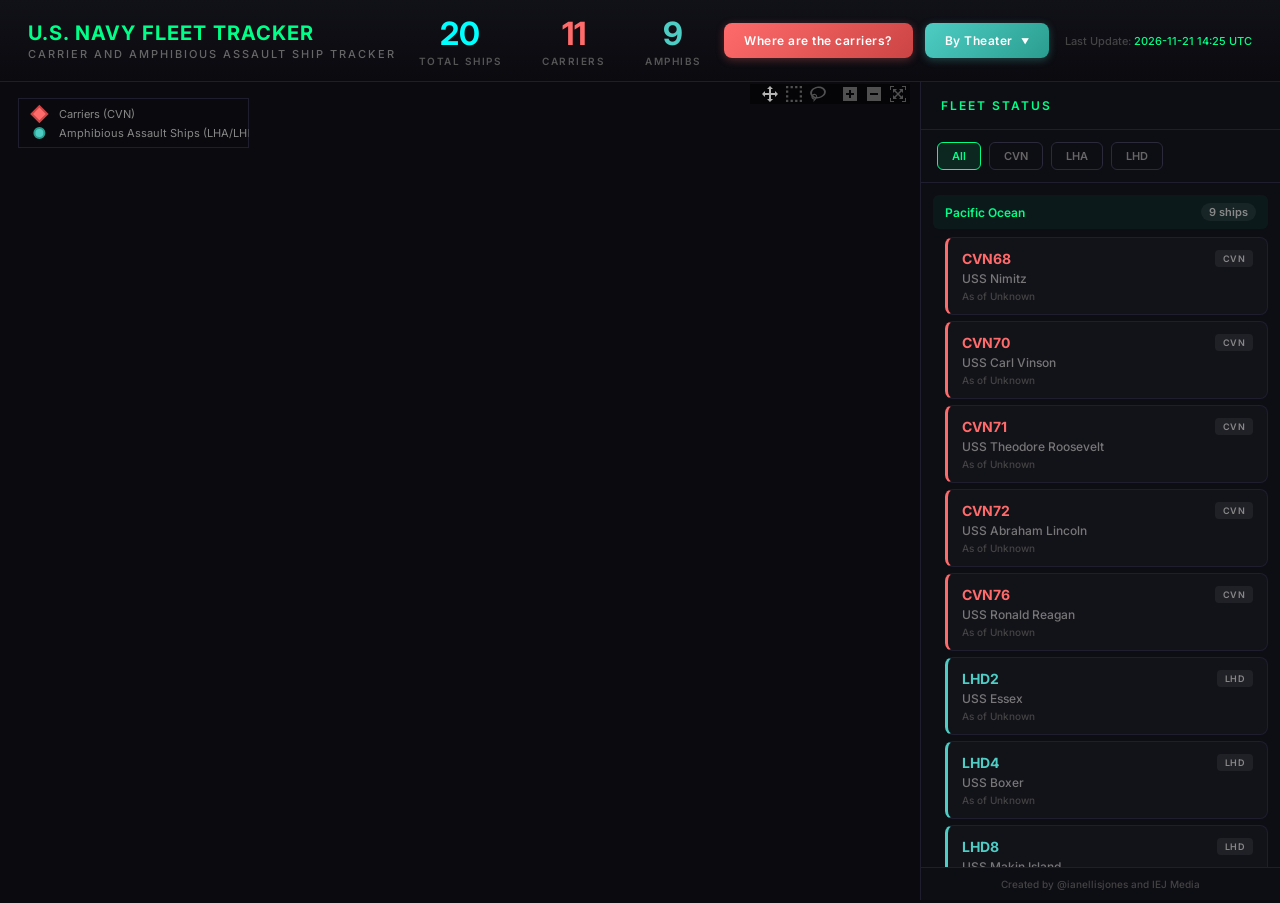
==== index.html @ 70986d6c "Auto-update fleet tracker 2026-11-21 14:25 UTC" ====
<!DOCTYPE html>
<html lang="en">
<head>
    <meta charset="UTF-8">
    <meta name="viewport" content="width=device-width, initial-scale=1.0">
    <title>U.S. NAVY FLEET TRACKER</title>
    <script src="https://cdn.plot.ly/plotly-2.27.0.min.js"></script>
    <link href="https://fonts.googleapis.com/css2?family=Inter:wght@400;500;600;700&display=swap" rel="stylesheet">
    <style>
        * { margin: 0; padding: 0; box-sizing: border-box; }
        body { background: #0a0a0f; color: #e0e0e0; font-family: 'Inter', -apple-system, BlinkMacSystemFont, 'Segoe UI', Roboto, sans-serif; overflow: hidden; height: 100vh; }
        .container { display: grid; grid-template-columns: 1fr 360px; grid-template-rows: auto 1fr; height: 100vh; gap: 0; }
        .header { grid-column: 1 / -1; background: linear-gradient(180deg, #111118 0%, #0a0a0f 100%); border-bottom: 1px solid #1e1e2e; padding: 14px 28px; display: flex; justify-content: space-between; align-items: center; }
        .header-left { display: flex; align-items: center; gap: 20px; }
        .logo { font-size: 20px; font-weight: 700; color: #00ff88; letter-spacing: 1px; }
        .logo-sub { font-size: 11px; font-weight: 500; color: #666; letter-spacing: 2px; margin-top: 2px; text-transform: uppercase; }
        .status-bar { display: flex; gap: 40px; }
        .stat { text-align: center; }
        .stat-value { font-size: 32px; font-weight: 700; color: #00ffff; }
        .stat-value.cvn { color: #ff6b6b; }
        .stat-value.amphib { color: #4ecdc4; }
        .stat-label { font-size: 10px; font-weight: 600; color: #555; letter-spacing: 1.5px; text-transform: uppercase; margin-top: 2px; }
        .timestamp { font-size: 11px; color: #444; font-weight: 500; }
        .timestamp span { color: #00ff88; }
        .globe-container { background: #0a0a0f; position: relative; }
        #globe { width: 100%; height: 100%; }
        .side-panel { background: #0d0d14; border-left: 1px solid #1e1e2e; display: flex; flex-direction: column; overflow: hidden; }
        .panel-header { padding: 16px 20px; border-bottom: 1px solid #1e1e2e; }
        .panel-title { font-size: 12px; font-weight: 600; color: #00ff88; letter-spacing: 2px; text-transform: uppercase; }
        .ship-list { flex: 1; overflow-y: auto; padding: 12px; }
        .ship-list::-webkit-scrollbar { width: 5px; }
        .ship-list::-webkit-scrollbar-track { background: #0a0a0f; }
        .ship-list::-webkit-scrollbar-thumb { background: #333; border-radius: 3px; }
        .ship-list::-webkit-scrollbar-thumb:hover { background: #00ff88; }
        .location-group { margin-bottom: 16px; }
        .location-header { display: flex; align-items: center; gap: 8px; padding: 8px 12px; background: rgba(0, 255, 136, 0.05); border-radius: 6px; margin-bottom: 8px; cursor: pointer; transition: background 0.2s; }
        .location-header:hover { background: rgba(0, 255, 136, 0.1); }
        .location-name { flex: 1; font-size: 12px; font-weight: 600; color: #00ff88; }
        .location-count { font-size: 11px; font-weight: 600; color: #888; background: rgba(255,255,255,0.05); padding: 2px 8px; border-radius: 10px; }
        .ship-card { background: rgba(255, 255, 255, 0.02); border: 1px solid #1e1e2e; border-radius: 8px; margin-bottom: 6px; margin-left: 12px; padding: 12px 14px; cursor: pointer; transition: all 0.15s ease; }
        .ship-card:hover { border-color: #333; background: rgba(255, 255, 255, 0.04); }
        .ship-card.active { border-color: #00ffff; background: rgba(0, 255, 255, 0.08); }
        .ship-card.cvn { border-left: 3px solid #ff6b6b; }
        .ship-card.amphib { border-left: 3px solid #4ecdc4; }
        .ship-header { display: flex; justify-content: space-between; align-items: center; margin-bottom: 4px; }
        .ship-hull { font-size: 14px; font-weight: 700; color: #fff; }
        .ship-hull.cvn { color: #ff6b6b; }
        .ship-hull.amphib { color: #4ecdc4; }
        .ship-type { font-size: 9px; font-weight: 600; padding: 3px 8px; border-radius: 4px; background: rgba(255, 255, 255, 0.06); color: #888; letter-spacing: 0.5px; }
        .ship-name { font-size: 12px; color: #777; font-weight: 500; }
        .ship-date { font-size: 10px; color: #444; margin-top: 4px; font-weight: 500; }
        .detail-panel { background: #111118; border-top: 1px solid #1e1e2e; padding: 16px; max-height: 280px; overflow-y: auto; }
        .detail-panel.hidden { display: none; }
        .detail-header { display: flex; justify-content: space-between; align-items: center; margin-bottom: 14px; }
        .detail-title { font-size: 15px; font-weight: 700; color: #00ffff; }
        .detail-close { cursor: pointer; color: #555; font-size: 18px; width: 24px; height: 24px; display: flex; align-items: center; justify-content: center; border-radius: 4px; transition: all 0.15s; }
        .detail-close:hover { color: #ff6b6b; background: rgba(255, 107, 107, 0.1); }
        .detail-row { display: flex; margin-bottom: 8px; }
        .detail-label { width: 70px; font-size: 10px; font-weight: 600; color: #444; text-transform: uppercase; letter-spacing: 0.5px; }
        .detail-value { flex: 1; font-size: 13px; color: #aaa; font-weight: 500; }
        .detail-status { font-size: 12px; color: #00ff88; line-height: 1.6; padding: 12px; background: rgba(0, 0, 0, 0.3); border-radius: 6px; margin-top: 12px; font-weight: 500; }
        .filter-bar { padding: 12px 16px; border-bottom: 1px solid #1e1e2e; display: flex; gap: 8px; }
        .filter-btn { font-family: 'Inter', sans-serif; font-size: 11px; font-weight: 600; padding: 6px 14px; background: transparent; border: 1px solid #2a2a3a; color: #666; cursor: pointer; border-radius: 6px; transition: all 0.15s; }
        .filter-btn:hover { border-color: #444; color: #999; }
        .filter-btn.active { background: rgba(0, 255, 136, 0.1); border-color: #00ff88; color: #00ff88; }
        .attribution { padding: 10px 16px; border-top: 1px solid #1e1e2e; font-size: 10px; color: #444; text-align: center; font-weight: 500; }
        .btn-group { display: flex; gap: 12px; align-items: center; }
        .carrier-btn { font-family: 'Inter', sans-serif; font-size: 12px; font-weight: 600; padding: 10px 20px; background: linear-gradient(135deg, #ff6b6b 0%, #cc4444 100%); border: none; color: #fff; cursor: pointer; border-radius: 8px; transition: all 0.2s; box-shadow: 0 2px 8px rgba(255, 107, 107, 0.3); letter-spacing: 0.5px; }
        .carrier-btn:hover { transform: translateY(-2px); box-shadow: 0 4px 16px rgba(255, 107, 107, 0.4); }
        .carrier-btn:active { transform: translateY(0); }
        .cocom-dropdown { position: relative; }
        .cocom-btn { font-family: 'Inter', sans-serif; font-size: 12px; font-weight: 600; padding: 10px 20px; background: linear-gradient(135deg, #4ecdc4 0%, #2a9d8f 100%); border: none; color: #fff; cursor: pointer; border-radius: 8px; transition: all 0.2s; box-shadow: 0 2px 8px rgba(78, 205, 196, 0.3); letter-spacing: 0.5px; display: flex; align-items: center; gap: 8px; }
        .cocom-btn:hover { transform: translateY(-2px); box-shadow: 0 4px 16px rgba(78, 205, 196, 0.4); }
        .cocom-btn::after { content: '▼'; font-size: 8px; }
        .cocom-menu { position: absolute; top: 100%; left: 0; margin-top: 8px; background: #111118; border: 1px solid #2a2a3a; border-radius: 10px; min-width: 180px; overflow: hidden; opacity: 0; visibility: hidden; transform: translateY(-10px); transition: all 0.2s; z-index: 100; box-shadow: 0 10px 40px rgba(0,0,0,0.5); }
        .cocom-dropdown.open .cocom-menu { opacity: 1; visibility: visible; transform: translateY(0); }
        .cocom-item { padding: 12px 16px; cursor: pointer; font-size: 12px; font-weight: 500; color: #888; transition: all 0.15s; border-bottom: 1px solid #1e1e2e; }
        .cocom-item:last-child { border-bottom: none; }
        .cocom-item:hover { background: rgba(78, 205, 196, 0.1); color: #4ecdc4; }
        .cocom-panel { position: absolute; bottom: 20px; left: 20px; background: rgba(17, 17, 24, 0.95); border: 1px solid #2a2a3a; border-radius: 12px; width: 320px; max-height: 300px; overflow: hidden; opacity: 0; visibility: hidden; transform: translateY(20px); transition: all 0.3s; z-index: 50; box-shadow: 0 10px 40px rgba(0,0,0,0.5); }
        .cocom-panel.visible { opacity: 1; visibility: visible; transform: translateY(0); }
        .cocom-panel-header { padding: 14px 16px; border-bottom: 1px solid #1e1e2e; display: flex; justify-content: space-between; align-items: center; background: linear-gradient(180deg, rgba(78, 205, 196, 0.1) 0%, transparent 100%); }
        .cocom-panel-title { font-size: 13px; font-weight: 700; color: #4ecdc4; }
        .cocom-panel-close { cursor: pointer; color: #555; font-size: 18px; width: 24px; height: 24px; display: flex; align-items: center; justify-content: center; border-radius: 4px; }
        .cocom-panel-close:hover { color: #ff6b6b; background: rgba(255,107,107,0.1); }
        .cocom-panel-body { padding: 12px; max-height: 240px; overflow-y: auto; }
        .cocom-ship { display: flex; align-items: center; gap: 10px; padding: 8px 10px; border-radius: 6px; cursor: pointer; transition: background 0.15s; }
        .cocom-ship:hover { background: rgba(255,255,255,0.05); }
        .cocom-ship-icon { width: 8px; height: 8px; border-radius: 2px; }
        .cocom-ship-icon.cvn { background: #ff6b6b; }
        .cocom-ship-icon.amphib { background: #4ecdc4; }
        .cocom-ship-hull { font-size: 12px; font-weight: 600; color: #fff; width: 55px; }
        .cocom-ship-name { font-size: 11px; color: #666; flex: 1; white-space: nowrap; overflow: hidden; text-overflow: ellipsis; }
        .cocom-ship-loc { font-size: 10px; color: #4ecdc4; }
        .location-callout { position: absolute; background: rgba(17, 17, 24, 0.95); border: 1px solid #2a2a3a; border-radius: 10px; padding: 12px; min-width: 200px; max-width: 280px; z-index: 60; box-shadow: 0 8px 32px rgba(0,0,0,0.4); pointer-events: auto; }
        .location-callout-header { font-size: 11px; font-weight: 600; color: #00ff88; margin-bottom: 10px; padding-bottom: 8px; border-bottom: 1px solid #1e1e2e; }
        .location-callout-ship { display: flex; align-items: center; gap: 8px; padding: 6px 0; }
        .location-callout-icon { width: 10px; height: 10px; border-radius: 2px; flex-shrink: 0; }
        .location-callout-icon.cvn { background: #ff6b6b; }
        .location-callout-icon.amphib { background: #4ecdc4; }
        .location-callout-hull { font-size: 12px; font-weight: 600; color: #fff; }
        .location-callout-hull.cvn { color: #ff6b6b; }
        .location-callout-hull.amphib { color: #4ecdc4; }
        .location-callout-name { font-size: 11px; color: #777; margin-left: auto; }
        .modal-overlay { position: fixed; top: 0; left: 0; right: 0; bottom: 0; background: rgba(0, 0, 0, 0.85); display: flex; align-items: center; justify-content: center; z-index: 1000; opacity: 0; visibility: hidden; transition: all 0.3s ease; }
        .modal-overlay.visible { opacity: 1; visibility: visible; }
        .modal { background: #111118; border: 1px solid #2a2a3a; border-radius: 16px; width: 90%; max-width: 700px; max-height: 85vh; overflow: hidden; transform: scale(0.9); transition: transform 0.3s ease; box-shadow: 0 20px 60px rgba(0, 0, 0, 0.5); }
        .modal-overlay.visible .modal { transform: scale(1); }
        .modal-header { padding: 20px 24px; border-bottom: 1px solid #1e1e2e; display: flex; justify-content: space-between; align-items: center; background: linear-gradient(180deg, #1a1a22 0%, #111118 100%); }
        .modal-title { font-size: 18px; font-weight: 700; color: #ff6b6b; letter-spacing: 1px; }
        .modal-subtitle { font-size: 11px; color: #666; margin-top: 4px; font-weight: 500; }
        .modal-close { cursor: pointer; color: #555; font-size: 24px; width: 36px; height: 36px; display: flex; align-items: center; justify-content: center; border-radius: 8px; transition: all 0.15s; }
        .modal-close:hover { color: #ff6b6b; background: rgba(255, 107, 107, 0.1); }
        .modal-body { padding: 16px 24px 24px; overflow-y: auto; max-height: calc(85vh - 100px); }
        .carrier-grid { display: grid; grid-template-columns: repeat(auto-fill, minmax(200px, 1fr)); gap: 12px; }
        .carrier-item { background: rgba(255, 107, 107, 0.05); border: 1px solid rgba(255, 107, 107, 0.2); border-radius: 10px; padding: 14px 16px; cursor: pointer; transition: all 0.15s; }
        .carrier-item:hover { background: rgba(255, 107, 107, 0.1); border-color: rgba(255, 107, 107, 0.4); transform: translateY(-2px); }
        .carrier-hull { font-size: 16px; font-weight: 700; color: #ff6b6b; margin-bottom: 4px; }
        .carrier-name { font-size: 12px; color: #888; font-weight: 500; margin-bottom: 8px; }
        .carrier-location { font-size: 11px; color: #00ff88; font-weight: 600; padding: 4px 10px; background: rgba(0, 255, 136, 0.1); border-radius: 4px; display: inline-block; }
    </style>
</head>
<body>
    <div class="container">
        <header class="header">
            <div class="header-left">
                <div>
                    <div class="logo">U.S. NAVY FLEET TRACKER</div>
                    <div class="logo-sub">Carrier And Amphibious Assault Ship Tracker</div>
                </div>
            </div>
            <div class="status-bar">
                <div class="stat">
                    <div class="stat-value">20</div>
                    <div class="stat-label">Total Ships</div>
                </div>
                <div class="stat">
                    <div class="stat-value cvn">11</div>
                    <div class="stat-label">Carriers</div>
                </div>
                <div class="stat">
                    <div class="stat-value amphib">9</div>
                    <div class="stat-label">Amphibs</div>
                </div>
            </div>
            <div style="display: flex; align-items: center; gap: 16px;">
                <div class="btn-group">
                    <button class="carrier-btn" onclick="showCarrierModal()">Where are the carriers?</button>
                    <div class="cocom-dropdown" id="cocomDropdown">
                        <button class="cocom-btn" onclick="toggleCocomMenu()">By Theater</button>
                        <div class="cocom-menu">
                            <div class="cocom-item" onclick="selectCocom('INDOPACOM')">INDOPACOM</div>
                            <div class="cocom-item" onclick="selectCocom('CENTCOM')">CENTCOM</div>
                            <div class="cocom-item" onclick="selectCocom('EUCOM')">EUCOM</div>
                            <div class="cocom-item" onclick="selectCocom('SOUTHCOM')">SOUTHCOM</div>
                            <div class="cocom-item" onclick="selectCocom('CONUS')">CONUS</div>
                        </div>
                    </div>
                </div>
                <div class="timestamp">
                    Last Update: <span>2026-11-21 14:25 UTC</span>
                </div>
            </div>
        </header>
        <div class="globe-container">
            <div id="globe"></div>
            <div class="cocom-panel" id="cocomPanel">
                <div class="cocom-panel-header">
                    <div class="cocom-panel-title" id="cocomPanelTitle">INDOPACOM</div>
                    <span class="cocom-panel-close" onclick="closeCocomPanel()">&#x2715;</span>
                </div>
                <div class="cocom-panel-body" id="cocomPanelBody"></div>
            </div>
            <div id="locationCallouts"></div>
        </div>
        <div class="side-panel">
            <div class="panel-header">
                <div class="panel-title">Fleet Status</div>
            </div>
            <div class="filter-bar">
                <button class="filter-btn active" data-filter="all">All</button>
                <button class="filter-btn" data-filter="CVN">CVN</button>
                <button class="filter-btn" data-filter="LHA">LHA</button>
                <button class="filter-btn" data-filter="LHD">LHD</button>
            </div>
            <div class="ship-list" id="shipList"></div>
            <div class="detail-panel hidden" id="detailPanel">
                <div class="detail-header">
                    <div class="detail-title" id="detailTitle">-</div>
                    <span class="detail-close" onclick="closeDetail()">&#x2715;</span>
                </div>
                <div class="detail-row">
                    <div class="detail-label">Class</div>
                    <div class="detail-value" id="detailClass">-</div>
                </div>
                <div class="detail-row">
                    <div class="detail-label">Location</div>
                    <div class="detail-value" id="detailLocation">-</div>
                </div>
                <div class="detail-row">
                    <div class="detail-label">Region</div>
                    <div class="detail-value" id="detailRegion">-</div>
                </div>
                <div class="detail-row">
                    <div class="detail-label">As Of</div>
                    <div class="detail-value" id="detailDate">-</div>
                </div>
                <div class="detail-status" id="detailStatus">-</div>
            </div>
            <div class="attribution">
                Created by @ianellisjones and IEJ Media
            </div>
        </div>
    </div>
    <div class="modal-overlay" id="carrierModal" onclick="closeCarrierModal(event)">
        <div class="modal" onclick="event.stopPropagation()">
            <div class="modal-header">
                <div>
                    <div class="modal-title">WHERE ARE THE CARRIERS?</div>
                    <div class="modal-subtitle">Current positions of all 11 U.S. Navy aircraft carriers</div>
                </div>
                <span class="modal-close" onclick="closeCarrierModal()">&times;</span>
            </div>
            <div class="modal-body">
                <div class="carrier-grid" id="carrierGrid"></div>
            </div>
        </div>
    </div>
    <script>
        const shipsData = [{"hull": "CVN68", "name": "USS Nimitz", "ship_class": "Nimitz", "ship_type": "CVN", "location": "Pacific Ocean", "lat": 25.0, "lon": -140.0, "region": "PACIFIC", "date": "Unknown", "status": "No recent status found.", "source_url": "http://uscarriers.net/cvn68history.htm", "display_lat": 25.0, "display_lon": -134.0}, {"hull": "CVN69", "name": "USS Dwight D. Eisenhower", "ship_class": "Nimitz", "ship_type": "CVN", "location": "Atlantic Ocean", "lat": 32.0, "lon": -65.0, "region": "ATLANTIC", "date": "Unknown", "status": "No recent status found.", "source_url": "http://uscarriers.net/cvn69history.htm", "display_lat": 32.0, "display_lon": -59.0}, {"hull": "CVN70", "name": "USS Carl Vinson", "ship_class": "Nimitz", "ship_type": "CVN", "location": "Pacific Ocean", "lat": 25.0, "lon": -140.0, "region": "PACIFIC", "date": "Unknown", "status": "No recent status found.", "source_url": "http://uscarriers.net/cvn70history.htm", "display_lat": 29.43523450683712, "display_lon": -134.71429334247904}, {"hull": "CVN71", "name": "USS Theodore Roosevelt", "ship_class": "Nimitz", "ship_type": "CVN", "location": "Pacific Ocean", "lat": 25.0, "lon": -140.0, "region": "PACIFIC", "date": "Unknown", "status": "No recent status found.", "source_url": "http://uscarriers.net/cvn71history.htm", "display_lat": 30.908846518073247, "display_lon": -138.95811093399843}, {"hull": "CVN72", "name": "USS Abraham Lincoln", "ship_class": "Nimitz", "ship_type": "CVN", "location": "Pacific Ocean", "lat": 25.0, "lon": -140.0, "region": "PACIFIC", "date": "Unknown", "status": "No recent status found.", "source_url": "http://uscarriers.net/cvn72history.htm", "display_lat": 30.975575286112626, "display_lon": -143.45}, {"hull": "CVN73", "name": "USS George Washington", "ship_class": "Nimitz", "ship_type": "CVN", "location": "Western Pacific (WESTPAC)", "lat": 15.0, "lon": 135.0, "region": "WESTPAC", "date": "Unknown", "status": "No recent status found.", "source_url": "http://uscarriers.net/cvn73history.htm", "display_lat": 15.0, "display_lon": 138.0}, {"hull": "CVN74", "name": "USS John C. Stennis", "ship_class": "Nimitz", "ship_type": "CVN", "location": "Atlantic Ocean", "lat": 32.0, "lon": -65.0, "region": "ATLANTIC", "date": "Unknown", "status": "No recent status found.", "source_url": "http://uscarriers.net/cvn74history.htm", "display_lat": 36.43523450683712, "display_lon": -59.71429334247905}, {"hull": "CVN75", "name": "USS Harry S. Truman", "ship_class": "Nimitz", "ship_type": "CVN", "location": "Atlantic Ocean", "lat": 32.0, "lon": -65.0, "region": "ATLANTIC", "date": "Unknown", "status": "No recent status found.", "source_url": "http://uscarriers.net/cvn75history.htm", "display_lat": 37.90884651807325, "display_lon": -63.95811093399842}, {"hull": "CVN76", "name": "USS Ronald Reagan", "ship_class": "Nimitz", "ship_type": "CVN", "location": "Pacific Ocean", "lat": 25.0, "lon": -140.0, "region": "PACIFIC", "date": "Unknown", "status": "No recent status found.", "source_url": "http://uscarriers.net/cvn76history.htm", "display_lat": 27.052120859954012, "display_lon": -145.63815572471546}, {"hull": "CVN77", "name": "USS George H.W. Bush", "ship_class": "Nimitz", "ship_type": "CVN", "location": "Atlantic Ocean", "lat": 32.0, "lon": -65.0, "region": "ATLANTIC", "date": "Unknown", "status": "No recent status found.", "source_url": "http://uscarriers.net/cvn77history.htm", "display_lat": 37.97557528611263, "display_lon": -68.45}, {"hull": "CVN78", "name": "USS Gerald R. Ford", "ship_class": "Ford", "ship_type": "CVN", "location": "Atlantic Ocean", "lat": 32.0, "lon": -65.0, "region": "ATLANTIC", "date": "Unknown", "status": "No recent status found.", "source_url": "http://uscarriers.net/cvn78history.htm", "display_lat": 34.052120859954016, "display_lon": -70.63815572471545}, {"hull": "LHD1", "name": "USS Wasp", "ship_class": "Wasp", "ship_type": "LHD", "location": "Atlantic Ocean", "lat": 32.0, "lon": -65.0, "region": "ATLANTIC", "date": "Unknown", "status": "No recent status found.", "source_url": "http://uscarriers.net/lhd1history.htm", "display_lat": 29.640061011052886, "display_lon": -71.48387908342276}, {"hull": "LHD2", "name": "USS Essex", "ship_class": "Wasp", "ship_type": "LHD", "location": "Pacific Ocean", "lat": 25.0, "lon": -140.0, "region": "PACIFIC", "date": "Unknown", "status": "No recent status found.", "source_url": "http://uscarriers.net/lhd2history.htm", "display_lat": 22.640061011052886, "display_lon": -146.48387908342278}, {"hull": "LHD3", "name": "USS Kearsarge", "ship_class": "Wasp", "ship_type": "LHD", "location": "Atlantic Ocean", "lat": 32.0, "lon": -65.0, "region": "ATLANTIC", "date": "Unknown", "status": "No recent status found.", "source_url": "http://uscarriers.net/lhd3history.htm", "display_lat": 26.803847577293368, "display_lon": -68.0}, {"hull": "LHD4", "name": "USS Boxer", "ship_class": "Wasp", "ship_type": "LHD", "location": "Pacific Ocean", "lat": 25.0, "lon": -140.0, "region": "PACIFIC", "date": "Unknown", "status": "No recent status found.", "source_url": "http://uscarriers.net/lhd4history.htm", "display_lat": 19.803847577293368, "display_lon": -143.0}, {"hull": "LHD5", "name": "USS Bataan", "ship_class": "Wasp", "ship_type": "LHD", "location": "Atlantic Ocean", "lat": 32.0, "lon": -65.0, "region": "ATLANTIC", "date": "Unknown", "status": "No recent status found.", "source_url": "http://uscarriers.net/lhd5history.htm", "display_lat": 25.204826504215763, "display_lon": -63.80182757409818}, {"hull": "LHD7", "name": "USS Iwo Jima", "ship_class": "Wasp", "ship_type": "LHD", "location": "Atlantic Ocean", "lat": 32.0, "lon": -65.0, "region": "ATLANTIC", "date": "Unknown", "status": "No recent status found.", "source_url": "http://uscarriers.net/lhd7history.htm", "display_lat": 28.143274341880762, "display_lon": -60.403733341286134}, {"hull": "LHD8", "name": "USS Makin Island", "ship_class": "Wasp", "ship_type": "LHD", "location": "Pacific Ocean", "lat": 25.0, "lon": -140.0, "region": "PACIFIC", "date": "Unknown", "status": "No recent status found.", "source_url": "http://uscarriers.net/lhd8history.htm", "display_lat": 18.204826504215763, "display_lon": -138.80182757409818}, {"hull": "LHA6", "name": "USS America", "ship_class": "America", "ship_type": "LHA", "location": "Pacific Ocean", "lat": 25.0, "lon": -140.0, "region": "PACIFIC", "date": "Unknown", "status": "No recent status found.", "source_url": "http://uscarriers.net/lha6history.htm", "display_lat": 21.143274341880762, "display_lon": -135.40373334128614}, {"hull": "LHA7", "name": "USS Tripoli", "ship_class": "America", "ship_type": "LHA", "location": "Western Pacific (WESTPAC)", "lat": 15.0, "lon": 135.0, "region": "WESTPAC", "date": "Unknown", "status": "No recent status found.", "source_url": "http://uscarriers.net/lha7history.htm", "display_lat": 15.0, "display_lon": 131.55}];
        const locationGroups = {"Pacific Ocean": [{"hull": "CVN68", "name": "USS Nimitz", "ship_class": "Nimitz", "ship_type": "CVN", "location": "Pacific Ocean", "lat": 25.0, "lon": -140.0, "region": "PACIFIC", "date": "Unknown", "status": "No recent status found.", "source_url": "http://uscarriers.net/cvn68history.htm", "display_lat": 25.0, "display_lon": -134.0}, {"hull": "CVN70", "name": "USS Carl Vinson", "ship_class": "Nimitz", "ship_type": "CVN", "location": "Pacific Ocean", "lat": 25.0, "lon": -140.0, "region": "PACIFIC", "date": "Unknown", "status": "No recent status found.", "source_url": "http://uscarriers.net/cvn70history.htm", "display_lat": 29.43523450683712, "display_lon": -134.71429334247904}, {"hull": "CVN71", "name": "USS Theodore Roosevelt", "ship_class": "Nimitz", "ship_type": "CVN", "location": "Pacific Ocean", "lat": 25.0, "lon": -140.0, "region": "PACIFIC", "date": "Unknown", "status": "No recent status found.", "source_url": "http://uscarriers.net/cvn71history.htm", "display_lat": 30.908846518073247, "display_lon": -138.95811093399843}, {"hull": "CVN72", "name": "USS Abraham Lincoln", "ship_class": "Nimitz", "ship_type": "CVN", "location": "Pacific Ocean", "lat": 25.0, "lon": -140.0, "region": "PACIFIC", "date": "Unknown", "status": "No recent status found.", "source_url": "http://uscarriers.net/cvn72history.htm", "display_lat": 30.975575286112626, "display_lon": -143.45}, {"hull": "CVN76", "name": "USS Ronald Reagan", "ship_class": "Nimitz", "ship_type": "CVN", "location": "Pacific Ocean", "lat": 25.0, "lon": -140.0, "region": "PACIFIC", "date": "Unknown", "status": "No recent status found.", "source_url": "http://uscarriers.net/cvn76history.htm", "display_lat": 27.052120859954012, "display_lon": -145.63815572471546}, {"hull": "LHD2", "name": "USS Essex", "ship_class": "Wasp", "ship_type": "LHD", "location": "Pacific Ocean", "lat": 25.0, "lon": -140.0, "region": "PACIFIC", "date": "Unknown", "status": "No recent status found.", "source_url": "http://uscarriers.net/lhd2history.htm", "display_lat": 22.640061011052886, "display_lon": -146.48387908342278}, {"hull": "LHD4", "name": "USS Boxer", "ship_class": "Wasp", "ship_type": "LHD", "location": "Pacific Ocean", "lat": 25.0, "lon": -140.0, "region": "PACIFIC", "date": "Unknown", "status": "No recent status found.", "source_url": "http://uscarriers.net/lhd4history.htm", "display_lat": 19.803847577293368, "display_lon": -143.0}, {"hull": "LHD8", "name": "USS Makin Island", "ship_class": "Wasp", "ship_type": "LHD", "location": "Pacific Ocean", "lat": 25.0, "lon": -140.0, "region": "PACIFIC", "date": "Unknown", "status": "No recent status found.", "source_url": "http://uscarriers.net/lhd8history.htm", "display_lat": 18.204826504215763, "display_lon": -138.80182757409818}, {"hull": "LHA6", "name": "USS America", "ship_class": "America", "ship_type": "LHA", "location": "Pacific Ocean", "lat": 25.0, "lon": -140.0, "region": "PACIFIC", "date": "Unknown", "status": "No recent status found.", "source_url": "http://uscarriers.net/lha6history.htm", "display_lat": 21.143274341880762, "display_lon": -135.40373334128614}], "Atlantic Ocean": [{"hull": "CVN69", "name": "USS Dwight D. Eisenhower", "ship_class": "Nimitz", "ship_type": "CVN", "location": "Atlantic Ocean", "lat": 32.0, "lon": -65.0, "region": "ATLANTIC", "date": "Unknown", "status": "No recent status found.", "source_url": "http://uscarriers.net/cvn69history.htm", "display_lat": 32.0, "display_lon": -59.0}, {"hull": "CVN74", "name": "USS John C. Stennis", "ship_class": "Nimitz", "ship_type": "CVN", "location": "Atlantic Ocean", "lat": 32.0, "lon": -65.0, "region": "ATLANTIC", "date": "Unknown", "status": "No recent status found.", "source_url": "http://uscarriers.net/cvn74history.htm", "display_lat": 36.43523450683712, "display_lon": -59.71429334247905}, {"hull": "CVN75", "name": "USS Harry S. Truman", "ship_class": "Nimitz", "ship_type": "CVN", "location": "Atlantic Ocean", "lat": 32.0, "lon": -65.0, "region": "ATLANTIC", "date": "Unknown", "status": "No recent status found.", "source_url": "http://uscarriers.net/cvn75history.htm", "display_lat": 37.90884651807325, "display_lon": -63.95811093399842}, {"hull": "CVN77", "name": "USS George H.W. Bush", "ship_class": "Nimitz", "ship_type": "CVN", "location": "Atlantic Ocean", "lat": 32.0, "lon": -65.0, "region": "ATLANTIC", "date": "Unknown", "status": "No recent status found.", "source_url": "http://uscarriers.net/cvn77history.htm", "display_lat": 37.97557528611263, "display_lon": -68.45}, {"hull": "CVN78", "name": "USS Gerald R. Ford", "ship_class": "Ford", "ship_type": "CVN", "location": "Atlantic Ocean", "lat": 32.0, "lon": -65.0, "region": "ATLANTIC", "date": "Unknown", "status": "No recent status found.", "source_url": "http://uscarriers.net/cvn78history.htm", "display_lat": 34.052120859954016, "display_lon": -70.63815572471545}, {"hull": "LHD1", "name": "USS Wasp", "ship_class": "Wasp", "ship_type": "LHD", "location": "Atlantic Ocean", "lat": 32.0, "lon": -65.0, "region": "ATLANTIC", "date": "Unknown", "status": "No recent status found.", "source_url": "http://uscarriers.net/lhd1history.htm", "display_lat": 29.640061011052886, "display_lon": -71.48387908342276}, {"hull": "LHD3", "name": "USS Kearsarge", "ship_class": "Wasp", "ship_type": "LHD", "location": "Atlantic Ocean", "lat": 32.0, "lon": -65.0, "region": "ATLANTIC", "date": "Unknown", "status": "No recent status found.", "source_url": "http://uscarriers.net/lhd3history.htm", "display_lat": 26.803847577293368, "display_lon": -68.0}, {"hull": "LHD5", "name": "USS Bataan", "ship_class": "Wasp", "ship_type": "LHD", "location": "Atlantic Ocean", "lat": 32.0, "lon": -65.0, "region": "ATLANTIC", "date": "Unknown", "status": "No recent status found.", "source_url": "http://uscarriers.net/lhd5history.htm", "display_lat": 25.204826504215763, "display_lon": -63.80182757409818}, {"hull": "LHD7", "name": "USS Iwo Jima", "ship_class": "Wasp", "ship_type": "LHD", "location": "Atlantic Ocean", "lat": 32.0, "lon": -65.0, "region": "ATLANTIC", "date": "Unknown", "status": "No recent status found.", "source_url": "http://uscarriers.net/lhd7history.htm", "display_lat": 28.143274341880762, "display_lon": -60.403733341286134}], "Western Pacific (WESTPAC)": [{"hull": "CVN73", "name": "USS George Washington", "ship_class": "Nimitz", "ship_type": "CVN", "location": "Western Pacific (WESTPAC)", "lat": 15.0, "lon": 135.0, "region": "WESTPAC", "date": "Unknown", "status": "No recent status found.", "source_url": "http://uscarriers.net/cvn73history.htm", "display_lat": 15.0, "display_lon": 138.0}, {"hull": "LHA7", "name": "USS Tripoli", "ship_class": "America", "ship_type": "LHA", "location": "Western Pacific (WESTPAC)", "lat": 15.0, "lon": 135.0, "region": "WESTPAC", "date": "Unknown", "status": "No recent status found.", "source_url": "http://uscarriers.net/lha7history.htm", "display_lat": 15.0, "display_lon": 131.55}]};
        let activeFilter = 'all';
        let selectedShip = null;

        // COCOM definitions with center coordinates and regions
        const cocomData = {
            'INDOPACOM': { name: 'Indo-Pacific Command', lat: 15, lon: 140, regions: ['WESTPAC', 'INDOPAC', 'PACIFIC'] },
            'CENTCOM': { name: 'Central Command', lat: 20, lon: 55, regions: ['CENTCOM'] },
            'EUCOM': { name: 'European Command', lat: 45, lon: 10, regions: ['EUCOM'] },
            'SOUTHCOM': { name: 'Southern Command', lat: 10, lon: -75, regions: ['SOUTHCOM'] },
            'CONUS': { name: 'Continental U.S.', lat: 35, lon: -100, regions: ['CONUS'] }
        };

        // Locations that should show clustered pins
        const clusteredLocations = ['Norfolk / Portsmouth', 'San Diego', 'Bremerton / Kitsap', 'Yokosuka', 'Sasebo'];

        function initGlobe() {
            // Separate single ships from clustered locations
            const singleShips = [];
            const clusterMarkers = [];

            shipsData.forEach(ship => {
                const shipsAtLocation = locationGroups[ship.location] || [];
                if (shipsAtLocation.length > 1 && clusteredLocations.includes(ship.location)) {
                    // Only add one marker per clustered location
                    if (!clusterMarkers.find(m => m.location === ship.location)) {
                        clusterMarkers.push({
                            location: ship.location,
                            lat: ship.lat,
                            lon: ship.lon,
                            count: shipsAtLocation.length,
                            ships: shipsAtLocation
                        });
                    }
                } else {
                    singleShips.push(ship);
                }
            });

            // Single CVN ships
            const cvnSingle = singleShips.filter(s => s.ship_type === 'CVN');
            const amphibSingle = singleShips.filter(s => s.ship_type !== 'CVN');

            const traces = [];

            // CVN trace for single ships
            if (cvnSingle.length > 0) {
                traces.push({
                    type: 'scattergeo', mode: 'markers+text',
                    lat: cvnSingle.map(s => s.lat), lon: cvnSingle.map(s => s.lon),
                    text: cvnSingle.map(s => s.hull), textposition: 'top center',
                    textfont: { family: 'Inter, sans-serif', size: 10, color: '#ff6b6b', weight: 600 },
                    hoverinfo: 'text', hovertext: cvnSingle.map(s => `<b>${s.hull}</b><br>${s.name}<br>${s.location}`),
                    marker: { size: 12, color: '#ff6b6b', symbol: 'diamond', line: { width: 2, color: '#cc4444' } },
                    name: 'Carriers (CVN)', customdata: cvnSingle
                });
            }

            // Amphib trace for single ships
            if (amphibSingle.length > 0) {
                traces.push({
                    type: 'scattergeo', mode: 'markers+text',
                    lat: amphibSingle.map(s => s.lat), lon: amphibSingle.map(s => s.lon),
                    text: amphibSingle.map(s => s.hull), textposition: 'top center',
                    textfont: { family: 'Inter, sans-serif', size: 9, color: '#4ecdc4', weight: 600 },
                    hoverinfo: 'text', hovertext: amphibSingle.map(s => `<b>${s.hull}</b><br>${s.name}<br>${s.location}`),
                    marker: { size: 10, color: '#4ecdc4', symbol: 'circle', line: { width: 2, color: '#2a9d8f' } },
                    name: 'Amphibious Assault Ships (LHA/LHD)', customdata: amphibSingle
                });
            }

            // Cluster markers (ports with multiple ships)
            if (clusterMarkers.length > 0) {
                traces.push({
                    type: 'scattergeo', mode: 'markers+text',
                    lat: clusterMarkers.map(c => c.lat), lon: clusterMarkers.map(c => c.lon),
                    text: clusterMarkers.map(c => c.count + ' ships'), textposition: 'top center',
                    textfont: { family: 'Inter, sans-serif', size: 9, color: '#00ff88', weight: 600 },
                    hoverinfo: 'text', hovertext: clusterMarkers.map(c => `<b>${c.location}</b><br>${c.count} ships`),
                    marker: { size: 16, color: '#00ff88', symbol: 'circle', line: { width: 2, color: '#00cc6a' }, opacity: 0.9 },
                    name: 'Port (multiple ships)', customdata: clusterMarkers.map(c => ({ isCluster: true, ...c }))
                });
            }

            const layout = {
                geo: {
                    projection: { type: 'orthographic', rotation: { lon: -100, lat: 25 } },
                    showland: true, landcolor: '#1a1a2e', showocean: true, oceancolor: '#0a0a0f',
                    showlakes: false, showrivers: false, showcountries: true, countrycolor: '#2a2a4e', countrywidth: 0.5,
                    showcoastlines: true, coastlinecolor: '#00ff88', coastlinewidth: 0.8, showframe: false, bgcolor: 'rgba(0,0,0,0)',
                    lonaxis: { showgrid: true, gridcolor: 'rgba(0, 255, 136, 0.08)', gridwidth: 0.5 },
                    lataxis: { showgrid: true, gridcolor: 'rgba(0, 255, 136, 0.08)', gridwidth: 0.5 }
                },
                paper_bgcolor: 'rgba(0,0,0,0)', plot_bgcolor: 'rgba(0,0,0,0)', margin: { t: 0, b: 0, l: 0, r: 0 },
                showlegend: true, legend: { x: 0.02, y: 0.98, bgcolor: 'rgba(10, 10, 15, 0.9)', bordercolor: '#1e1e2e', borderwidth: 1, font: { family: 'Inter, sans-serif', size: 11, color: '#888' } },
                dragmode: 'pan'
            };

            const config = { responsive: true, displayModeBar: true, modeBarButtonsToRemove: ['toImage', 'sendDataToCloud'], displaylogo: false, scrollZoom: true };
            Plotly.newPlot('globe', traces, layout, config);

            document.getElementById('globe').on('plotly_click', function(data) {
                if (data.points && data.points.length > 0) {
                    const pointData = data.points[0].customdata;
                    if (pointData && pointData.isCluster) {
                        showLocationCallout(pointData, data.points[0]);
                    } else if (pointData) {
                        showDetail(pointData);
                        highlightShipCard(pointData.hull);
                    }
                }
            });
        }

        function showLocationCallout(clusterData, point) {
            const container = document.getElementById('locationCallouts');
            const globeRect = document.getElementById('globe').getBoundingClientRect();

            // Calculate position (offset from click)
            let html = `<div class="location-callout" style="left: 40px; top: 50%;">
                <div class="location-callout-header">${clusterData.location}</div>`;

            clusterData.ships.forEach(ship => {
                const typeClass = ship.ship_type === 'CVN' ? 'cvn' : 'amphib';
                html += `<div class="location-callout-ship" onclick="selectShipFromCallout('${ship.hull}')" style="cursor:pointer;">
                    <div class="location-callout-icon ${typeClass}"></div>
                    <span class="location-callout-hull ${typeClass}">${ship.hull}</span>
                    <span class="location-callout-name">${ship.name}</span>
                </div>`;
            });

            html += '</div>';
            container.innerHTML = html;

            // Close when clicking elsewhere
            setTimeout(() => {
                document.addEventListener('click', closeLocationCallout, { once: true });
            }, 100);
        }

        function closeLocationCallout() {
            document.getElementById('locationCallouts').innerHTML = '';
        }

        function selectShipFromCallout(hull) {
            closeLocationCallout();
            selectShip(hull);
        }

        function renderShipList() {
            const container = document.getElementById('shipList');
            const filtered = activeFilter === 'all' ? shipsData : shipsData.filter(s => s.ship_type === activeFilter);
            const grouped = {};
            filtered.forEach(ship => { if (!grouped[ship.location]) grouped[ship.location] = []; grouped[ship.location].push(ship); });
            const sortedLocations = Object.keys(grouped).sort((a, b) => grouped[b].length - grouped[a].length);
            let html = '';
            sortedLocations.forEach(location => {
                const ships = grouped[location];
                const count = ships.length;
                html += `<div class="location-group"><div class="location-header" onclick="rotateToLocation('${location}')"><span class="location-name">${location}</span><span class="location-count">${count} ship${count > 1 ? 's' : ''}</span></div>`;
                ships.forEach(ship => {
                    const typeClass = ship.ship_type === 'CVN' ? 'cvn' : 'amphib';
                    html += `<div class="ship-card ${typeClass}" data-hull="${ship.hull}" onclick="selectShip('${ship.hull}')"><div class="ship-header"><span class="ship-hull ${typeClass}">${ship.hull}</span><span class="ship-type">${ship.ship_type}</span></div><div class="ship-name">${ship.name}</div><div class="ship-date">As of ${ship.date}</div></div>`;
                });
                html += '</div>';
            });
            container.innerHTML = html;
        }

        function rotateToLocation(location) {
            const ship = shipsData.find(s => s.location === location);
            if (ship) Plotly.relayout('globe', { 'geo.projection.rotation.lon': ship.lon, 'geo.projection.rotation.lat': Math.max(-60, Math.min(60, ship.lat)) });
        }

        function selectShip(hull) {
            const ship = shipsData.find(s => s.hull === hull);
            if (ship) {
                showDetail(ship);
                highlightShipCard(hull);
                Plotly.relayout('globe', { 'geo.projection.rotation.lon': ship.lon, 'geo.projection.rotation.lat': Math.max(-60, Math.min(60, ship.lat)) });
            }
        }

        function highlightShipCard(hull) {
            document.querySelectorAll('.ship-card').forEach(card => card.classList.remove('active'));
            const card = document.querySelector(`.ship-card[data-hull="${hull}"]`);
            if (card) { card.classList.add('active'); card.scrollIntoView({ behavior: 'smooth', block: 'center' }); }
        }

        function showDetail(ship) {
            selectedShip = ship;
            document.getElementById('detailPanel').classList.remove('hidden');
            document.getElementById('detailTitle').textContent = `${ship.hull} - ${ship.name}`;
            document.getElementById('detailClass').textContent = `${ship.ship_class}-class ${ship.ship_type}`;
            document.getElementById('detailLocation').textContent = ship.location;
            document.getElementById('detailRegion').textContent = ship.region;
            document.getElementById('detailDate').textContent = ship.date;
            document.getElementById('detailStatus').textContent = ship.status;
        }

        function closeDetail() {
            document.getElementById('detailPanel').classList.add('hidden');
            document.querySelectorAll('.ship-card').forEach(card => card.classList.remove('active'));
            selectedShip = null;
        }

        // COCOM Functions
        function toggleCocomMenu() {
            document.getElementById('cocomDropdown').classList.toggle('open');
        }

        function selectCocom(cocom) {
            document.getElementById('cocomDropdown').classList.remove('open');
            const data = cocomData[cocom];

            // Rotate globe to COCOM region
            Plotly.relayout('globe', {
                'geo.projection.rotation.lon': data.lon,
                'geo.projection.rotation.lat': data.lat
            });

            // Find ships in this COCOM
            const cocomShips = shipsData.filter(s => data.regions.includes(s.region));

            // Show COCOM panel
            document.getElementById('cocomPanelTitle').textContent = data.name + ' (' + cocomShips.length + ' ships)';

            let html = '';
            if (cocomShips.length === 0) {
                html = '<div style="color:#666;font-size:12px;padding:10px;">No ships currently in this theater</div>';
            } else {
                cocomShips.forEach(ship => {
                    const typeClass = ship.ship_type === 'CVN' ? 'cvn' : 'amphib';
                    html += `<div class="cocom-ship" onclick="selectShip('${ship.hull}')">
                        <div class="cocom-ship-icon ${typeClass}"></div>
                        <span class="cocom-ship-hull">${ship.hull}</span>
                        <span class="cocom-ship-name">${ship.name}</span>
                        <span class="cocom-ship-loc">${ship.location}</span>
                    </div>`;
                });
            }

            document.getElementById('cocomPanelBody').innerHTML = html;
            document.getElementById('cocomPanel').classList.add('visible');
        }

        function closeCocomPanel() {
            document.getElementById('cocomPanel').classList.remove('visible');
        }

        // Close dropdown when clicking outside
        document.addEventListener('click', function(e) {
            if (!e.target.closest('.cocom-dropdown')) {
                document.getElementById('cocomDropdown').classList.remove('open');
            }
        });

        // Filter buttons
        document.querySelectorAll('.filter-btn').forEach(btn => {
            btn.addEventListener('click', function() {
                document.querySelectorAll('.filter-btn').forEach(b => b.classList.remove('active'));
                this.classList.add('active');
                activeFilter = this.dataset.filter;
                renderShipList();
            });
        });

        // Carrier Modal Functions
        function showCarrierModal() {
            const carriers = shipsData.filter(s => s.ship_type === 'CVN').sort((a, b) => {
                const numA = parseInt(a.hull.replace('CVN', ''));
                const numB = parseInt(b.hull.replace('CVN', ''));
                return numA - numB;
            });
            const grid = document.getElementById('carrierGrid');
            grid.innerHTML = carriers.map(c => `
                <div class="carrier-item" onclick="selectCarrierFromModal('${c.hull}')">
                    <div class="carrier-hull">${c.hull}</div>
                    <div class="carrier-name">${c.name}</div>
                    <div class="carrier-location">${c.location}</div>
                </div>
            `).join('');
            document.getElementById('carrierModal').classList.add('visible');
            document.body.style.overflow = 'hidden';
        }

        function closeCarrierModal(event) {
            if (event && event.target !== event.currentTarget) return;
            document.getElementById('carrierModal').classList.remove('visible');
            document.body.style.overflow = '';
        }

        function selectCarrierFromModal(hull) {
            closeCarrierModal();
            selectShip(hull);
        }

        document.addEventListener('keydown', function(e) {
            if (e.key === 'Escape') {
                closeCarrierModal();
                closeCocomPanel();
            }
        });

        initGlobe();
        renderShipList();
    </script>
</body>
</html>
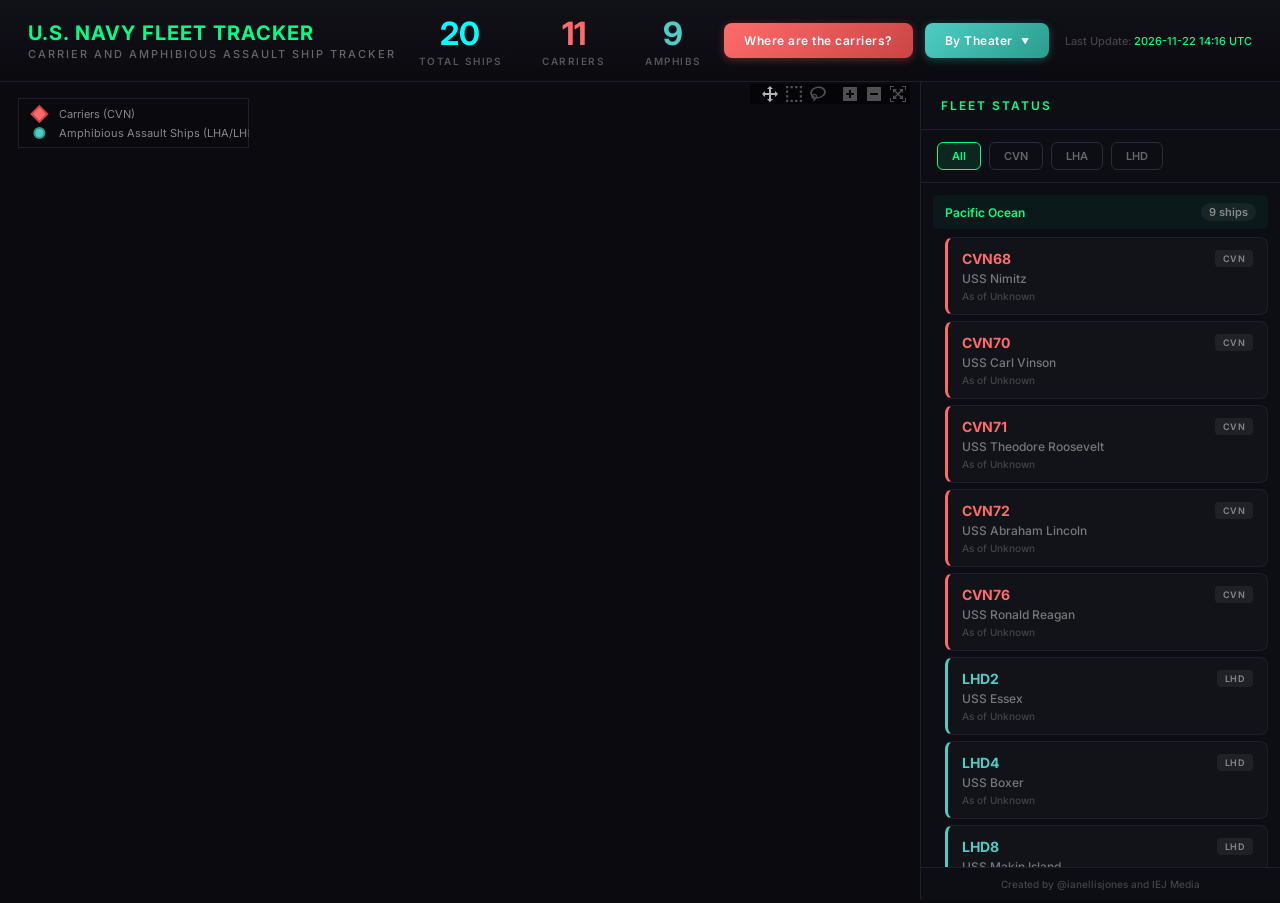
==== commit aff62c42: "Auto-update fleet tracker 2026-11-22 14:16 UTC" ====
--- a/index.html
+++ b/index.html
@@ -158,7 +158,7 @@
                     </div>
                 </div>
                 <div class="timestamp">
-                    Last Update: <span>2026-11-21 14:25 UTC</span>
+                    Last Update: <span>2026-11-22 14:16 UTC</span>
                 </div>
             </div>
         </header>
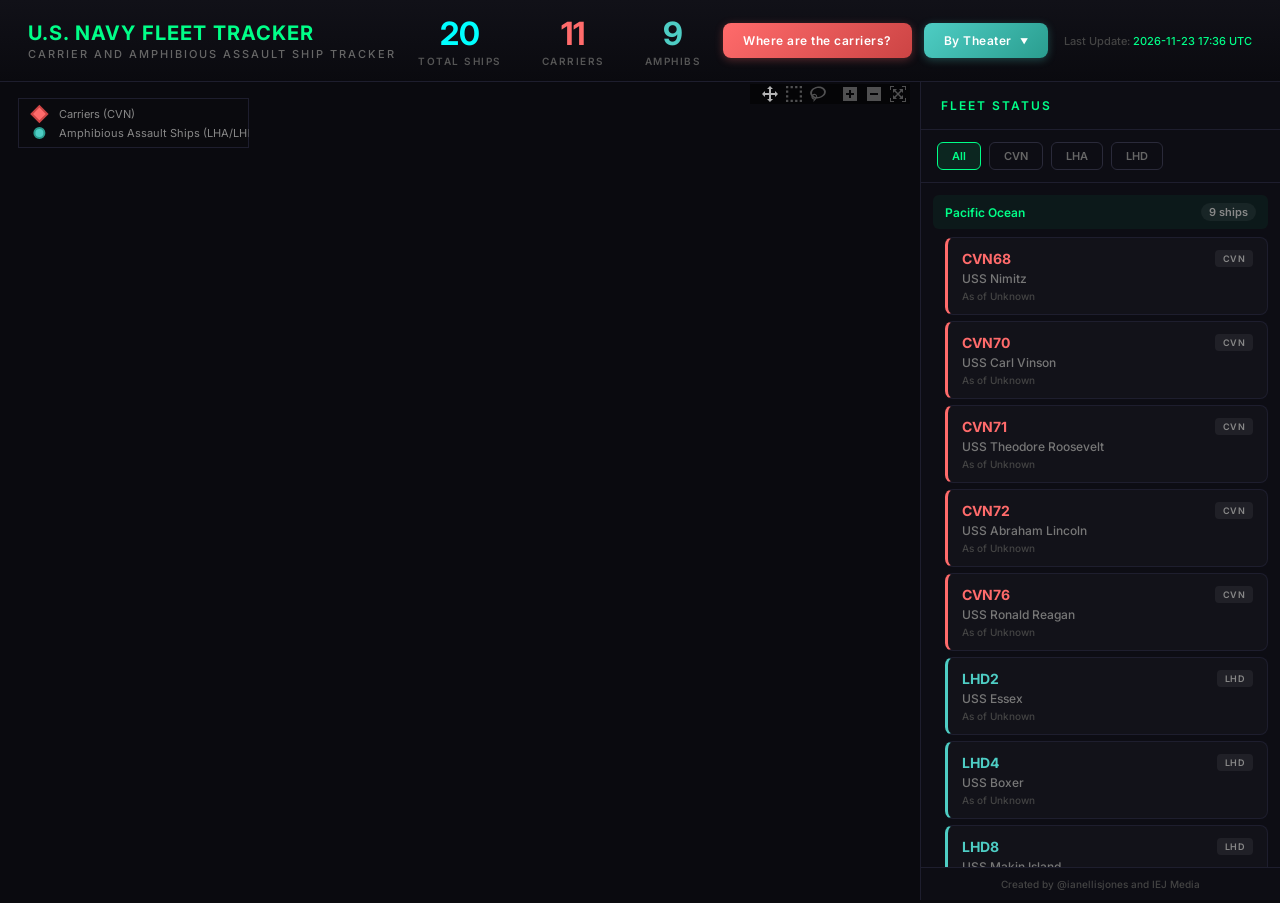
==== commit ca3108f6: "Auto-update fleet tracker 2026-11-23 17:36 UTC" ====
--- a/index.html
+++ b/index.html
@@ -158,7 +158,7 @@
                     </div>
                 </div>
                 <div class="timestamp">
-                    Last Update: <span>2026-11-22 14:16 UTC</span>
+                    Last Update: <span>2026-11-23 17:36 UTC</span>
                 </div>
             </div>
         </header>
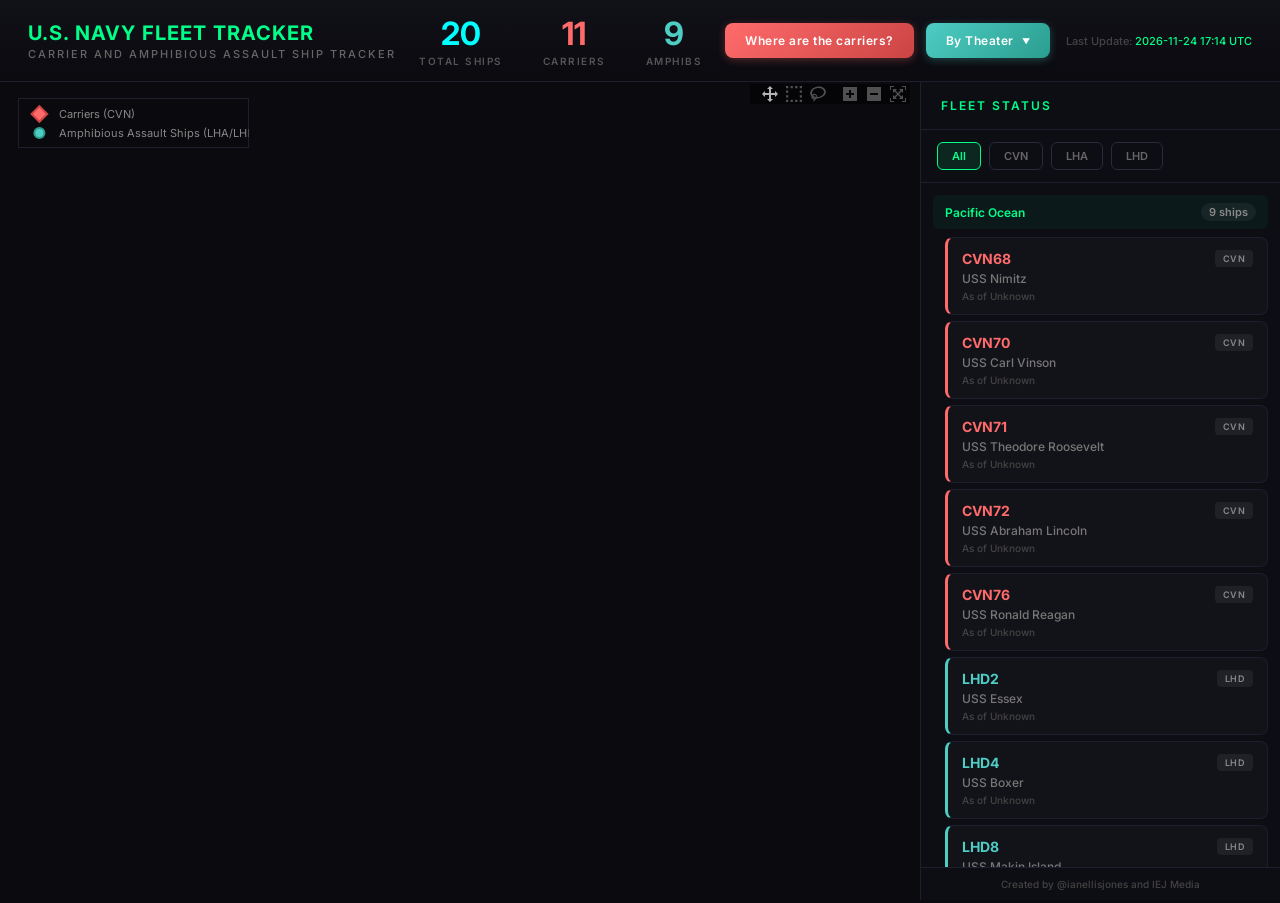
==== commit db4e75a0: "Auto-update fleet tracker 2026-11-24 17:14 UTC" ====
--- a/index.html
+++ b/index.html
@@ -158,7 +158,7 @@
                     </div>
                 </div>
                 <div class="timestamp">
-                    Last Update: <span>2026-11-23 17:36 UTC</span>
+                    Last Update: <span>2026-11-24 17:14 UTC</span>
                 </div>
             </div>
         </header>
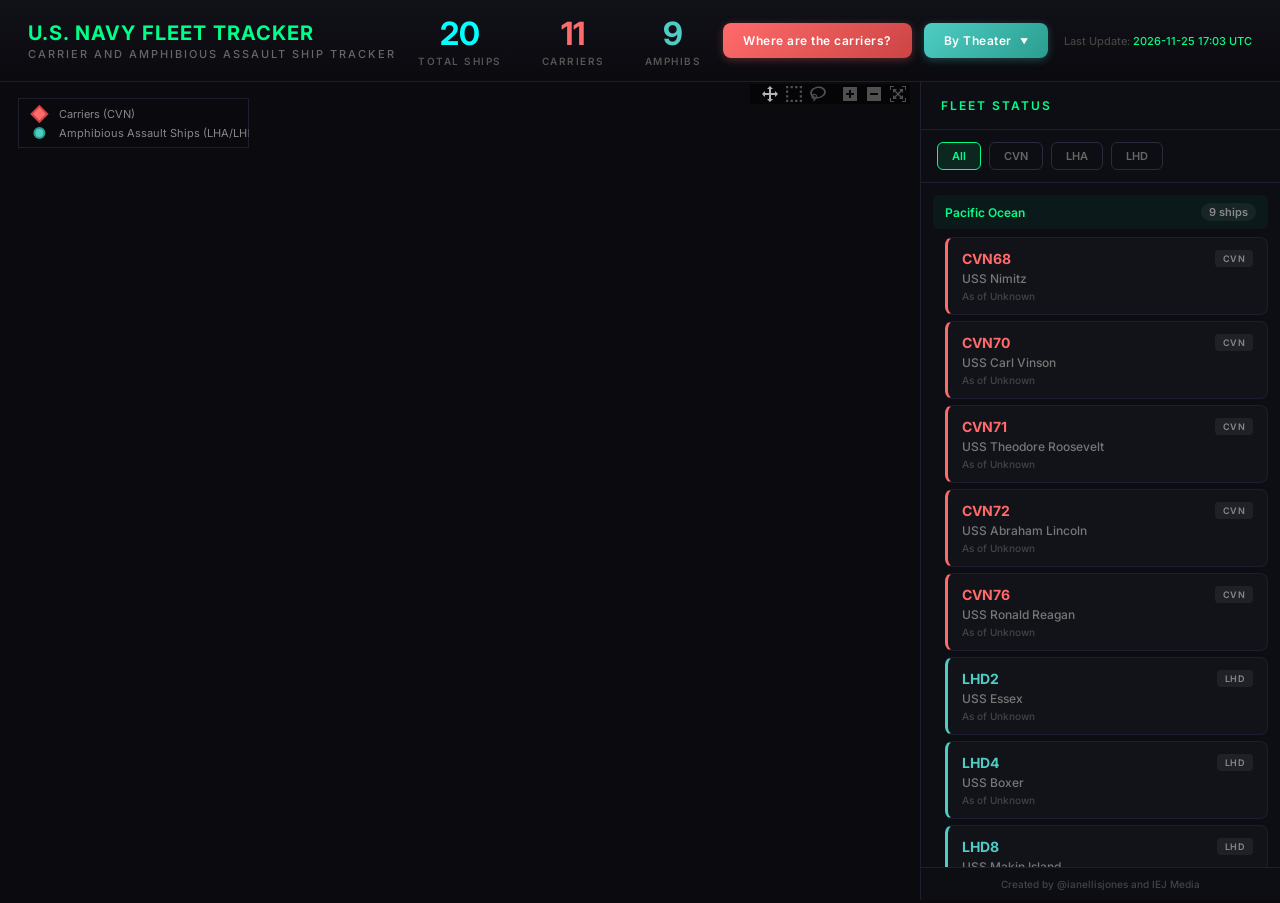
==== commit 070b7a60: "Auto-update fleet tracker 2026-11-25 17:03 UTC" ====
--- a/index.html
+++ b/index.html
@@ -158,7 +158,7 @@
                     </div>
                 </div>
                 <div class="timestamp">
-                    Last Update: <span>2026-11-24 17:14 UTC</span>
+                    Last Update: <span>2026-11-25 17:03 UTC</span>
                 </div>
             </div>
         </header>
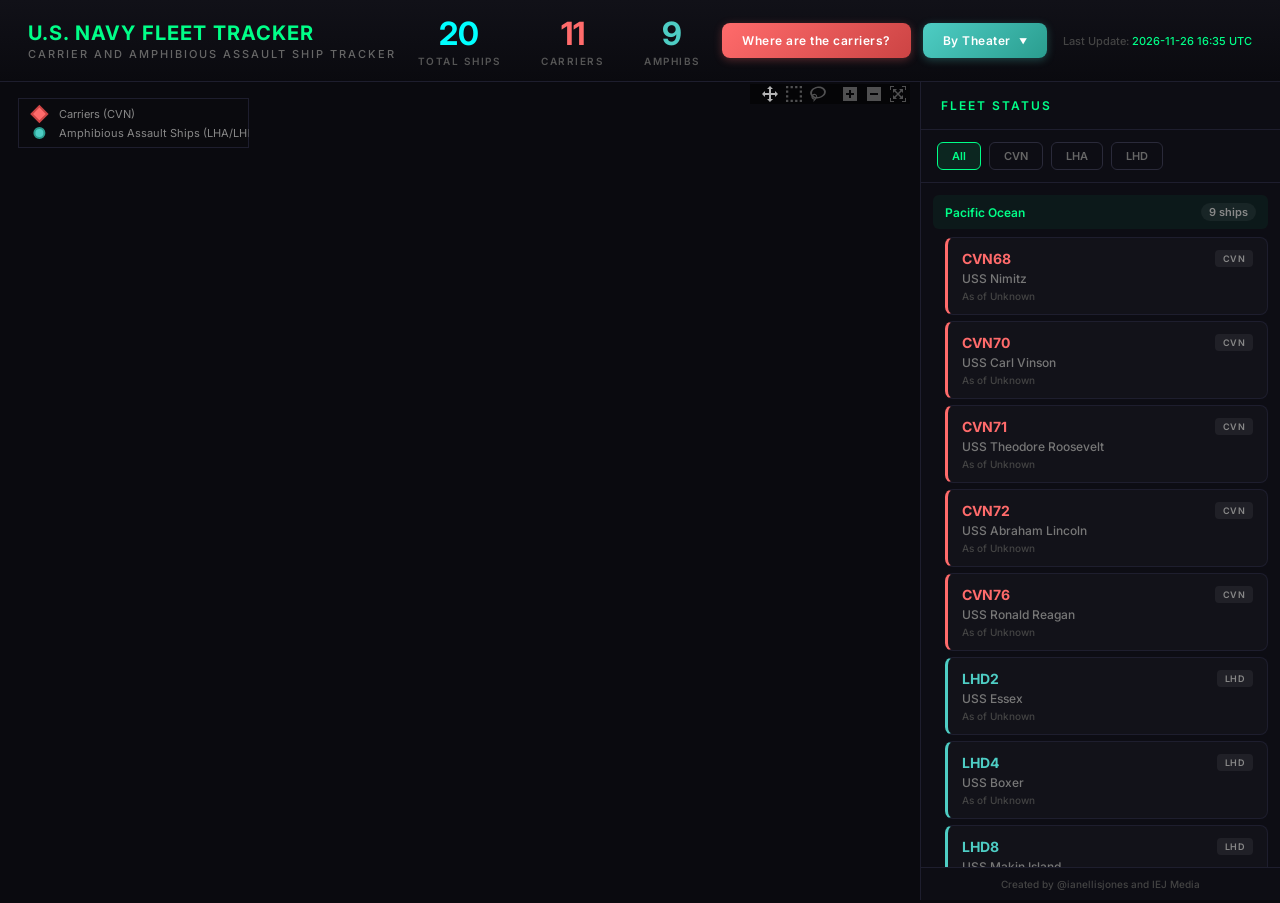
==== commit cff8ee24: "Auto-update fleet tracker 2026-11-26 16:35 UTC" ====
--- a/index.html
+++ b/index.html
@@ -158,7 +158,7 @@
                     </div>
                 </div>
                 <div class="timestamp">
-                    Last Update: <span>2026-11-25 17:03 UTC</span>
+                    Last Update: <span>2026-11-26 16:35 UTC</span>
                 </div>
             </div>
         </header>
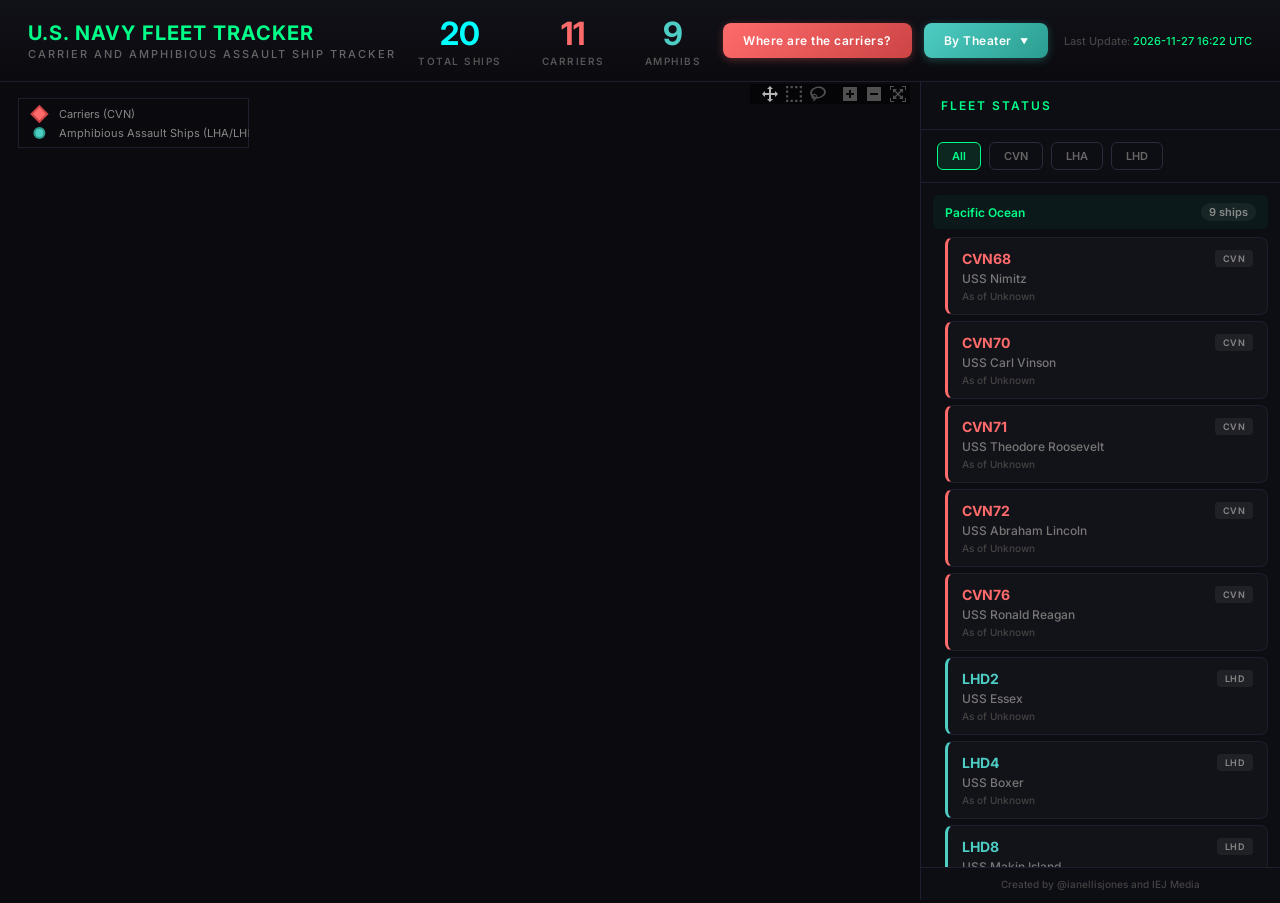
==== commit 40917d50: "Auto-update fleet tracker 2026-11-27 16:22 UTC" ====
--- a/index.html
+++ b/index.html
@@ -158,7 +158,7 @@
                     </div>
                 </div>
                 <div class="timestamp">
-                    Last Update: <span>2026-11-26 16:35 UTC</span>
+                    Last Update: <span>2026-11-27 16:22 UTC</span>
                 </div>
             </div>
         </header>
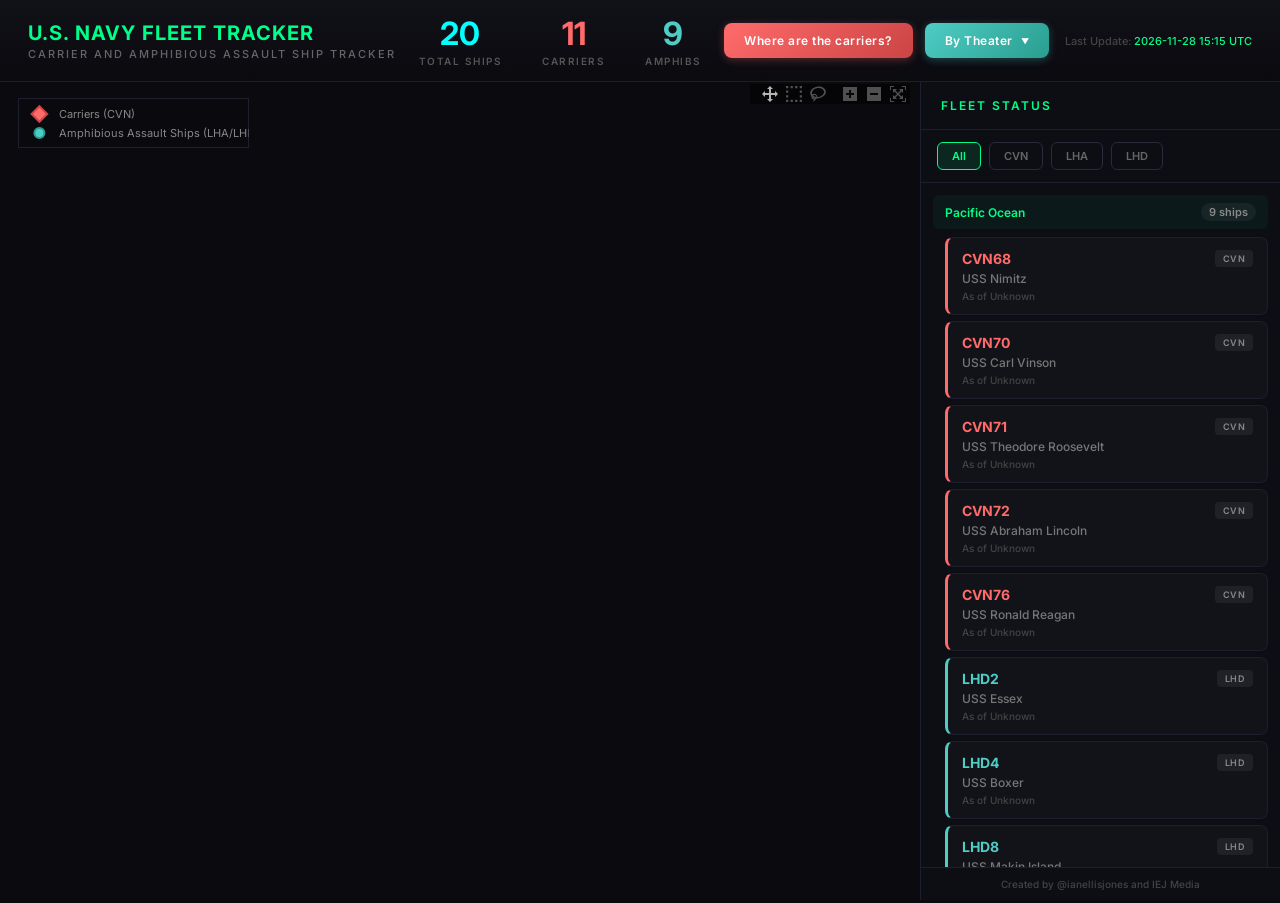
==== commit 9f0e0df1: "Auto-update fleet tracker 2026-11-28 15:15 UTC" ====
--- a/index.html
+++ b/index.html
@@ -158,7 +158,7 @@
                     </div>
                 </div>
                 <div class="timestamp">
-                    Last Update: <span>2026-11-27 16:22 UTC</span>
+                    Last Update: <span>2026-11-28 15:15 UTC</span>
                 </div>
             </div>
         </header>
